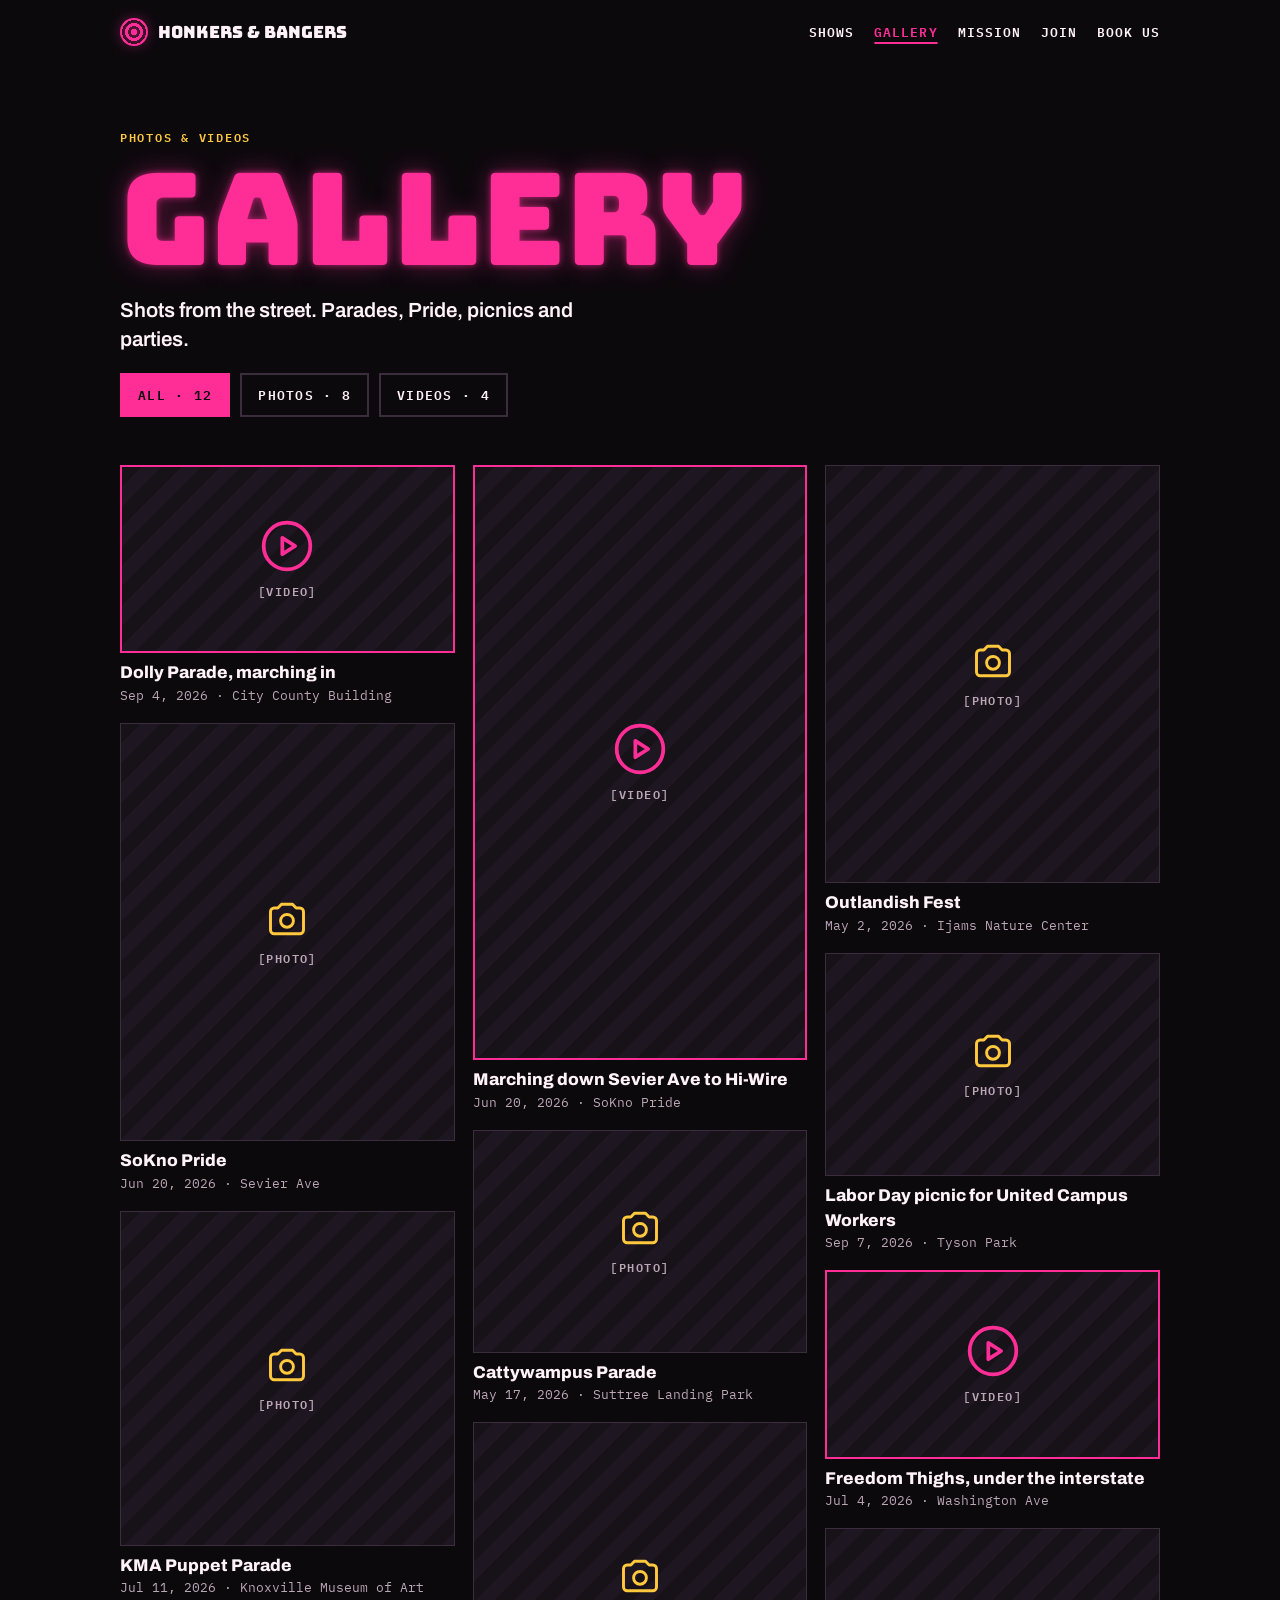
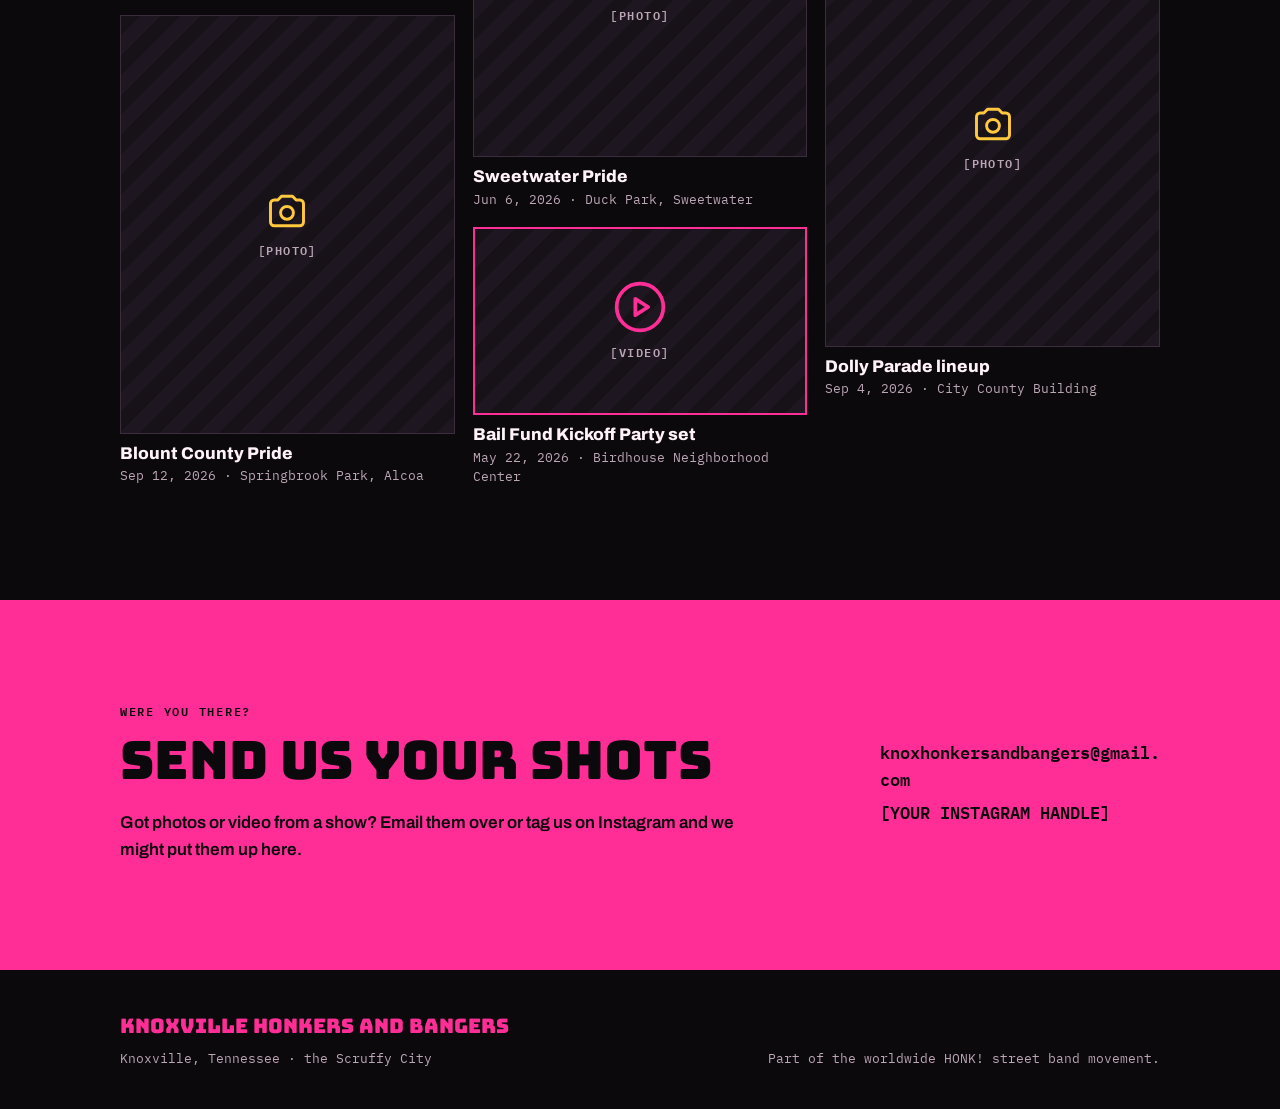
==== gallery.html @ 385fd4c2 "Knoxville Honkers and Bangers website: first draft Five pages (Home, Shows, Gallery, Mission, Links)" ====
<!doctype html>
<html lang="en">
<head>
<meta charset="utf-8">
<meta name="viewport" content="width=device-width, initial-scale=1, viewport-fit=cover">
<title>Gallery · Knoxville Honkers and Bangers</title>
<meta name="description" content="Photos and videos of the Knoxville Honkers and Bangers out on the street.">
<link rel="preconnect" href="https://fonts.googleapis.com">
<link rel="preconnect" href="https://fonts.gstatic.com" crossorigin>
<link rel="stylesheet" href="https://fonts.googleapis.com/css2?family=Bungee&family=Archivo:wght@400;600;700;800&family=IBM+Plex+Mono:wght@400;600&display=swap">
<link rel="stylesheet" href="styles.css">
</head>
<body>

<header class="wrap top">
  <a class="mark" href="index.html"><span class="mark-dot" aria-hidden="true"></span>Honkers &amp; Bangers</a>
  <nav aria-label="Main">
    <ul>
      <li><a href="shows.html">Shows</a></li>
      <li><a href="gallery.html" aria-current="page">Gallery</a></li>
      <li><a href="mission.html">Mission</a></li>
      <li><a href="index.html#join">Join</a></li>
      <li><a href="index.html#book">Book Us</a></li>
    </ul>
  </nav>
</header>

<main>
  <section class="wrap page-head">
    <p class="kicker">Photos &amp; videos</p>
    <h1>Gallery</h1>
    <p class="lede">Shots from the street. Parades, Pride, picnics and parties.</p>
    <div class="filters" role="group" aria-label="Show">
      <button class="pill" type="button" data-filter="all" aria-pressed="true">All · 12</button>
      <button class="pill" type="button" data-filter="photo" aria-pressed="false">Photos · 8</button>
      <button class="pill" type="button" data-filter="video" aria-pressed="false">Videos · 4</button>
    </div>
  </section>

  <section class="wrap" style="padding-bottom:clamp(56px,8vw,96px)">
    <!--
      HOW TO ADD A REAL PHOTO
        1. Upload the picture into the images/ folder (e.g. images/soknopride-2026.jpg).
        2. In a tile below, replace everything inside <div class="tile-media ..."> ... </div> with:
             <img src="images/soknopride-2026.jpg" alt="The band marching down Sevier Ave at SoKno Pride">
      HOW TO ADD A VIDEO
        Upload the clip (MP4, keep it short) to images/ and use:
             <video src="images/clip.mp4" controls playsinline preload="metadata"></video>
        Or link out to Instagram/YouTube by wrapping the tile in <a href="...">.
      The r-45 / r-11 / r-32 / r-169 / r-916 class sets the tile shape (4:5, square, 3:2, 16:9, 9:16).
    -->
    <div class="masonry" id="gallery-grid">
      <figure class="tile video" data-kind="video">
        <div class="tile-media r-169"><svg width="56" height="56" viewBox="0 0 24 24" fill="none" stroke="#FF2E97" stroke-width="1.6" stroke-linecap="round" stroke-linejoin="round" aria-hidden="true"><circle cx="12" cy="12" r="10"/><path d="M10 8.5l5.5 3.5-5.5 3.5z"/></svg><span class="ph">[VIDEO]</span></div>
        <figcaption><b>Dolly Parade, marching in</b><span>Sep 4, 2026 · City County Building</span></figcaption>
      </figure>
      <figure class="tile photo" data-kind="photo">
        <div class="tile-media r-45"><svg width="44" height="44" viewBox="0 0 24 24" fill="none" stroke="#FFC83D" stroke-width="1.6" stroke-linecap="round" stroke-linejoin="round" aria-hidden="true"><path d="M3 8a2 2 0 0 1 2-2h2l2-2h6l2 2h2a2 2 0 0 1 2 2v10a2 2 0 0 1-2 2H5a2 2 0 0 1-2-2z"/><circle cx="12" cy="13" r="3.5"/></svg><span class="ph">[PHOTO]</span></div>
        <figcaption><b>SoKno Pride</b><span>Jun 20, 2026 · Sevier Ave</span></figcaption>
      </figure>
      <figure class="tile photo" data-kind="photo">
        <div class="tile-media r-11"><svg width="44" height="44" viewBox="0 0 24 24" fill="none" stroke="#FFC83D" stroke-width="1.6" stroke-linecap="round" stroke-linejoin="round" aria-hidden="true"><path d="M3 8a2 2 0 0 1 2-2h2l2-2h6l2 2h2a2 2 0 0 1 2 2v10a2 2 0 0 1-2 2H5a2 2 0 0 1-2-2z"/><circle cx="12" cy="13" r="3.5"/></svg><span class="ph">[PHOTO]</span></div>
        <figcaption><b>KMA Puppet Parade</b><span>Jul 11, 2026 · Knoxville Museum of Art</span></figcaption>
      </figure>
      <figure class="tile photo" data-kind="photo">
        <div class="tile-media r-45"><svg width="44" height="44" viewBox="0 0 24 24" fill="none" stroke="#FFC83D" stroke-width="1.6" stroke-linecap="round" stroke-linejoin="round" aria-hidden="true"><path d="M3 8a2 2 0 0 1 2-2h2l2-2h6l2 2h2a2 2 0 0 1 2 2v10a2 2 0 0 1-2 2H5a2 2 0 0 1-2-2z"/><circle cx="12" cy="13" r="3.5"/></svg><span class="ph">[PHOTO]</span></div>
        <figcaption><b>Blount County Pride</b><span>Sep 12, 2026 · Springbrook Park, Alcoa</span></figcaption>
      </figure>
      <figure class="tile video" data-kind="video">
        <div class="tile-media r-916"><svg width="56" height="56" viewBox="0 0 24 24" fill="none" stroke="#FF2E97" stroke-width="1.6" stroke-linecap="round" stroke-linejoin="round" aria-hidden="true"><circle cx="12" cy="12" r="10"/><path d="M10 8.5l5.5 3.5-5.5 3.5z"/></svg><span class="ph">[VIDEO]</span></div>
        <figcaption><b>Marching down Sevier Ave to Hi-Wire</b><span>Jun 20, 2026 · SoKno Pride</span></figcaption>
      </figure>
      <figure class="tile photo" data-kind="photo">
        <div class="tile-media r-32"><svg width="44" height="44" viewBox="0 0 24 24" fill="none" stroke="#FFC83D" stroke-width="1.6" stroke-linecap="round" stroke-linejoin="round" aria-hidden="true"><path d="M3 8a2 2 0 0 1 2-2h2l2-2h6l2 2h2a2 2 0 0 1 2 2v10a2 2 0 0 1-2 2H5a2 2 0 0 1-2-2z"/><circle cx="12" cy="13" r="3.5"/></svg><span class="ph">[PHOTO]</span></div>
        <figcaption><b>Cattywampus Parade</b><span>May 17, 2026 · Suttree Landing Park</span></figcaption>
      </figure>
      <figure class="tile photo" data-kind="photo">
        <div class="tile-media r-11"><svg width="44" height="44" viewBox="0 0 24 24" fill="none" stroke="#FFC83D" stroke-width="1.6" stroke-linecap="round" stroke-linejoin="round" aria-hidden="true"><path d="M3 8a2 2 0 0 1 2-2h2l2-2h6l2 2h2a2 2 0 0 1 2 2v10a2 2 0 0 1-2 2H5a2 2 0 0 1-2-2z"/><circle cx="12" cy="13" r="3.5"/></svg><span class="ph">[PHOTO]</span></div>
        <figcaption><b>Sweetwater Pride</b><span>Jun 6, 2026 · Duck Park, Sweetwater</span></figcaption>
      </figure>
      <figure class="tile video" data-kind="video">
        <div class="tile-media r-169"><svg width="56" height="56" viewBox="0 0 24 24" fill="none" stroke="#FF2E97" stroke-width="1.6" stroke-linecap="round" stroke-linejoin="round" aria-hidden="true"><circle cx="12" cy="12" r="10"/><path d="M10 8.5l5.5 3.5-5.5 3.5z"/></svg><span class="ph">[VIDEO]</span></div>
        <figcaption><b>Bail Fund Kickoff Party set</b><span>May 22, 2026 · Birdhouse Neighborhood Center</span></figcaption>
      </figure>
      <figure class="tile photo" data-kind="photo">
        <div class="tile-media r-45"><svg width="44" height="44" viewBox="0 0 24 24" fill="none" stroke="#FFC83D" stroke-width="1.6" stroke-linecap="round" stroke-linejoin="round" aria-hidden="true"><path d="M3 8a2 2 0 0 1 2-2h2l2-2h6l2 2h2a2 2 0 0 1 2 2v10a2 2 0 0 1-2 2H5a2 2 0 0 1-2-2z"/><circle cx="12" cy="13" r="3.5"/></svg><span class="ph">[PHOTO]</span></div>
        <figcaption><b>Outlandish Fest</b><span>May 2, 2026 · Ijams Nature Center</span></figcaption>
      </figure>
      <figure class="tile photo" data-kind="photo">
        <div class="tile-media r-32"><svg width="44" height="44" viewBox="0 0 24 24" fill="none" stroke="#FFC83D" stroke-width="1.6" stroke-linecap="round" stroke-linejoin="round" aria-hidden="true"><path d="M3 8a2 2 0 0 1 2-2h2l2-2h6l2 2h2a2 2 0 0 1 2 2v10a2 2 0 0 1-2 2H5a2 2 0 0 1-2-2z"/><circle cx="12" cy="13" r="3.5"/></svg><span class="ph">[PHOTO]</span></div>
        <figcaption><b>Labor Day picnic for United Campus Workers</b><span>Sep 7, 2026 · Tyson Park</span></figcaption>
      </figure>
      <figure class="tile video" data-kind="video">
        <div class="tile-media r-169"><svg width="56" height="56" viewBox="0 0 24 24" fill="none" stroke="#FF2E97" stroke-width="1.6" stroke-linecap="round" stroke-linejoin="round" aria-hidden="true"><circle cx="12" cy="12" r="10"/><path d="M10 8.5l5.5 3.5-5.5 3.5z"/></svg><span class="ph">[VIDEO]</span></div>
        <figcaption><b>Freedom Thighs, under the interstate</b><span>Jul 4, 2026 · Washington Ave</span></figcaption>
      </figure>
      <figure class="tile photo" data-kind="photo">
        <div class="tile-media r-45"><svg width="44" height="44" viewBox="0 0 24 24" fill="none" stroke="#FFC83D" stroke-width="1.6" stroke-linecap="round" stroke-linejoin="round" aria-hidden="true"><path d="M3 8a2 2 0 0 1 2-2h2l2-2h6l2 2h2a2 2 0 0 1 2 2v10a2 2 0 0 1-2 2H5a2 2 0 0 1-2-2z"/><circle cx="12" cy="13" r="3.5"/></svg><span class="ph">[PHOTO]</span></div>
        <figcaption><b>Dolly Parade lineup</b><span>Sep 4, 2026 · City County Building</span></figcaption>
      </figure>
    </div>
  </section>

  <section class="sec sec-pink">
    <div class="wrap send">
      <div>
        <p class="eyebrow">Were you there?</p>
        <h2>Send us your shots</h2>
        <p style="margin:0;font-weight:600">Got photos or video from a show? Email them over or tag us on Instagram and we might put them up here.</p>
      </div>
      <div class="send-contacts">
        <span>knoxhonkersandbangers@gmail.com</span>
        <span>[YOUR INSTAGRAM HANDLE]</span>
      </div>
    </div>
  </section>
</main>

<footer>
  <div class="wrap foot">
    <div>
      <b>Knoxville Honkers and Bangers</b>
      <p>Knoxville, Tennessee · the Scruffy City</p>
    </div>
    <p>Part of the worldwide HONK! street band movement.</p>
  </div>
</footer>

<script>
document.querySelectorAll('[data-filter]').forEach(function (btn) {
  btn.addEventListener('click', function () {
    var f = btn.dataset.filter;
    document.querySelectorAll('[data-filter]').forEach(function (b) { b.setAttribute('aria-pressed', b === btn ? 'true' : 'false'); });
    document.querySelectorAll('#gallery-grid .tile').forEach(function (t) { t.hidden = f !== 'all' && t.dataset.kind !== f; });
  });
});
</script>
</body>
</html>
---- styles.css ----
/* Knoxville Honkers and Bangers
   Layout: neon gig poster on black. Full-bleed bands alternate black / plum-black / hot pink,
   content sits in a 1120px column. Pink + black are the band colors; brass gold and
   electric violet are supporting accents. */
:root{
  --black:#0C090D;
  --surface:#171118;
  --raise:#221A24;
  --line:#3B2C3E;
  --pink:#FF2E97;
  --pink-soft:#FF8AC6;
  --pink-deep:#B0105E;
  --gold:#FFC83D;
  --violet:#9A63FF;
  --white:#FFF2F8;
  --muted:#BBA6B5;
  --glow-text:0 0 6px rgba(255,46,151,.6),0 0 26px rgba(255,46,151,.35);
  --glow-box:0 0 0 1px rgba(255,46,151,.35),0 0 30px rgba(255,46,151,.28);
  --display:"Bungee","Arial Black",Impact,sans-serif;
  --body:"Archivo","Helvetica Neue",Arial,sans-serif;
  --mono:"IBM Plex Mono",ui-monospace,Menlo,Consolas,monospace;
  color-scheme:dark;
}
*{box-sizing:border-box}
[hidden]{display:none!important}
html{scroll-behavior:smooth}
body{background:var(--black);color:var(--white);font-family:var(--body);font-size:1.0625rem;line-height:1.6;margin:0}
.wrap{max-width:1120px;margin-inline:auto;padding-inline:clamp(16px,4vw,40px)}
a{color:var(--pink-soft)}
a:focus-visible,button:focus-visible{outline:3px solid var(--gold);outline-offset:3px}
p{max-width:62ch;margin:0 0 1em}

/* ---------- Top bar ---------- */
.top{display:flex;flex-wrap:wrap;align-items:center;justify-content:space-between;gap:12px 24px;padding-block:18px}
.mark{font-family:var(--display);font-size:1.05rem;color:var(--white);text-decoration:none;display:flex;align-items:center;gap:10px}
.mark-dot{width:28px;height:28px;flex:none;border-radius:50%;background:repeating-radial-gradient(circle,var(--pink) 0 3px,transparent 3px 6px);filter:drop-shadow(0 0 6px rgba(255,46,151,.6))}
.top ul{list-style:none;margin:0;padding:0;display:flex;flex-wrap:wrap;gap:6px 20px}
.top nav a{font-family:var(--mono);font-size:.8rem;text-transform:uppercase;letter-spacing:.08em;color:var(--white);text-decoration:none;font-weight:600}
.top nav a:hover,.top nav a[aria-current="page"]{color:var(--pink);text-decoration:underline;text-decoration-thickness:2px;text-underline-offset:5px}

/* ---------- Shared type ---------- */
.kicker,.eyebrow{font-family:var(--mono);font-size:.78rem;letter-spacing:.14em;text-transform:uppercase;font-weight:600;margin:0 0 12px}
.kicker{color:var(--gold)}
.eyebrow{color:var(--pink)}
h1,h2,h3{text-wrap:balance}
h2{font-family:var(--display);font-weight:400;font-size:clamp(2rem,5vw,3.3rem);line-height:1;margin:0 0 22px}
.sub{font-family:var(--mono);font-size:.8rem;letter-spacing:.14em;text-transform:uppercase;color:var(--muted);font-weight:600;margin:44px 0 12px}
.fill{border-bottom:2px dashed var(--gold);padding-inline:2px}

/* ---------- Buttons ---------- */
.btn{display:inline-block;font-family:var(--display);font-size:.95rem;padding:12px 18px;border:2px solid var(--pink);color:var(--pink);background:transparent;text-decoration:none;box-shadow:4px 4px 0 var(--pink-deep);transition:transform .12s,box-shadow .12s}
.btn:hover{transform:translate(2px,2px);box-shadow:2px 2px 0 var(--pink-deep)}
.btn.primary{background:var(--pink);color:var(--black)}
.ctas{display:flex;flex-wrap:wrap;gap:14px}

/* ---------- Hero ---------- */
.hero{display:grid;grid-template-columns:minmax(0,1.5fr) minmax(0,1fr);gap:clamp(24px,4vw,56px);align-items:center;padding-block:clamp(24px,5vw,56px) clamp(44px,6vw,80px)}
h1{font-family:var(--display);font-weight:400;font-size:clamp(2.6rem,7vw,6rem);line-height:.92;margin:0}
h1 span{display:block}
.h-honk{color:var(--pink);text-shadow:var(--glow-text)}
.h-amp{color:var(--gold);font-size:.5em;line-height:1.15}
.h-bang{color:var(--white);text-shadow:0 0 18px rgba(255,46,151,.45)}
.lede{font-size:clamp(1.1rem,1.6vw,1.3rem);max-width:34ch;margin:24px 0 28px;font-weight:600;line-height:1.45}
.bell{position:relative;width:100%;max-width:400px;aspect-ratio:1;justify-self:center}
.ring{position:absolute;inset:0;border-radius:50%;mix-blend-mode:screen}
.r-violet{background:repeating-radial-gradient(circle,var(--violet) 0 8px,transparent 8px 20px);transform:translate(10px,8px);opacity:.85}
.r-pink{background:repeating-radial-gradient(circle,var(--pink) 0 8px,transparent 8px 20px);filter:drop-shadow(0 0 10px rgba(255,46,151,.55));animation:beat 2s ease-out infinite}
.core{position:absolute;inset:33%;border-radius:50%;background:var(--pink);color:var(--black);display:grid;place-content:center;gap:4px;text-align:center;line-height:1.05;box-shadow:0 0 30px rgba(255,46,151,.6)}
.core b{font-family:var(--display);font-weight:400;font-size:clamp(1rem,2.4vw,1.45rem)}
.core small{font-family:var(--mono);font-size:clamp(.7rem,1.2vw,.85rem);font-weight:600}
@keyframes beat{0%{transform:scale(1)}6%{transform:scale(1.04)}30%{transform:scale(1)}50%{transform:scale(1)}56%{transform:scale(1.025)}80%{transform:scale(1)}}

/* ---------- Ticker ---------- */
.ticker{background:var(--pink);color:var(--black);overflow:hidden}
.ticker-track{display:flex;width:max-content;animation:scroll 36s linear infinite}
.ticker-track span{font-family:var(--display);font-size:clamp(1rem,2.4vw,1.45rem);padding-block:12px;padding-inline:0 1.1em;white-space:nowrap}
.ticker-track i{font-style:normal;color:var(--white)}
@keyframes scroll{to{transform:translateX(-50%)}}

/* ---------- Sections ---------- */
.sec{padding-block:clamp(56px,8vw,104px)}
.sec-surface{background:var(--surface)}
.sec-pink{background:var(--pink);color:var(--black)}
.sec-pink .eyebrow{color:var(--black)}
.two{display:grid;grid-template-columns:minmax(0,1.1fr) minmax(0,1fr);gap:clamp(28px,5vw,72px);align-items:start}

.code{list-style:none;margin:0;padding:0;display:grid;gap:20px}
.code li{display:grid;gap:4px;padding:18px 20px;background:var(--black);border:2px solid var(--pink);box-shadow:6px 6px 0 var(--violet)}
.code li:nth-child(2){transform:rotate(.8deg)}
.code li:nth-child(3){transform:rotate(-.6deg)}
.code strong{font-family:var(--display);font-weight:400;font-size:1.25rem;line-height:1.1;color:var(--pink)}
.code span{font-size:1rem;line-height:1.5}

/* ---------- Band ---------- */
.split{display:grid;grid-template-columns:repeat(auto-fit,minmax(min(100%,300px),1fr));gap:24px;margin-top:34px}
.part{background:var(--gold);color:var(--black);padding:24px 24px 18px}
.part.bang{background:var(--pink)}
.part h3{font-family:var(--display);font-weight:400;font-size:1.65rem;line-height:1.05;margin:0}
.role{font-family:var(--mono);font-size:.8rem;letter-spacing:.08em;text-transform:uppercase;margin:6px 0 16px;font-weight:600}
.inst{list-style:none;margin:0;padding:0}
.inst li{display:flex;flex-wrap:wrap;justify-content:space-between;gap:4px 12px;padding-block:9px;border-top:2px solid currentColor;font-weight:600}
.inst li span{font-family:var(--mono);font-weight:400;font-size:.85rem}
.aside{font-family:var(--mono);font-size:.85rem;margin-top:22px;color:var(--muted)}

/* ---------- Join ---------- */
.facts{display:grid;grid-template-columns:repeat(auto-fit,minmax(min(100%,220px),1fr));gap:22px;margin:34px 0 0}
.facts div{border-top:3px solid var(--black);padding-top:12px}
.facts dt{font-family:var(--mono);font-size:.78rem;letter-spacing:.12em;text-transform:uppercase;font-weight:600}
.facts dd{margin:6px 0 0;font-size:1.15rem;font-weight:700}

/* ---------- Book ---------- */
.events{display:flex;flex-wrap:wrap;gap:10px;list-style:none;padding:0;margin:26px 0 40px}
.events li{font-family:var(--display);font-size:.95rem;padding:8px 14px;border:2px solid var(--pink);color:var(--white)}
.contact{display:grid;grid-template-columns:repeat(auto-fit,minmax(min(100%,280px),1fr));gap:20px}
.box{background:var(--surface);border:1px solid var(--line);padding:22px 24px;min-width:0}
.box .label{font-family:var(--mono);font-size:.78rem;letter-spacing:.12em;text-transform:uppercase;color:var(--gold);font-weight:600}
.addr{display:block;font-family:var(--mono);font-size:1.05rem;overflow-wrap:anywhere;user-select:all;margin:8px 0 14px}
.copy{font-family:var(--mono);font-weight:600;font-size:.8rem;text-transform:uppercase;letter-spacing:.1em;background:var(--pink);color:var(--black);border:0;padding:9px 14px;cursor:pointer}
.copy:hover{background:var(--pink-soft)}

/* ---------- Footer ---------- */
footer{background:var(--black);padding-block:40px;border-top:4px solid var(--pink)}
.foot{display:flex;flex-wrap:wrap;justify-content:space-between;gap:16px 32px;align-items:end}
.foot b{font-family:var(--display);font-weight:400;font-size:1.25rem;display:block;color:var(--pink)}
.foot p{font-family:var(--mono);font-size:.82rem;margin:6px 0 0;color:var(--muted)}

/* ---------- Show calendar: shared ---------- */
.cal-status{font-family:var(--mono);font-size:.8rem;color:var(--muted);display:flex;align-items:center;gap:8px;margin:0}
.cal-status::before{content:"";width:8px;height:8px;border-radius:50%;background:var(--violet);flex:none}
.cal-status.live::before{background:var(--pink);box-shadow:0 0 8px var(--pink)}
.empty{font-family:var(--mono);font-size:.95rem;color:var(--muted);border:1px dashed var(--line);padding:18px 20px;margin:0;max-width:none}
.empty a{color:var(--pink)}

/* Next-show ticket */
.feature{--cut:var(--black);--datew:10rem;position:relative;display:grid;grid-template-columns:var(--datew) minmax(0,1fr);border:2px solid var(--pink);box-shadow:var(--glow-box)}
.sec-surface .feature{--cut:var(--surface)}
.feature::before,.feature::after{content:"";position:absolute;left:calc(var(--datew) - 13px);width:22px;height:22px;border-radius:50%;background:var(--cut);border:2px solid var(--pink)}
.feature::before{top:-13px}
.feature::after{bottom:-13px}
.feature-date{background:var(--pink);color:var(--black);display:grid;align-content:center;justify-items:center;text-align:center;padding:22px 10px;border-right:2px dashed var(--black);line-height:1}
.fd-month{font-family:var(--mono);font-weight:600;letter-spacing:.16em;font-size:.95rem}
.fd-day{font-family:var(--display);font-size:clamp(3rem,7vw,4.6rem);line-height:1;margin:6px 0 8px;white-space:nowrap}
.fd-day.range{font-size:clamp(2rem,4.4vw,2.8rem)}
.fd-wk{font-family:var(--mono);font-size:.82rem;font-weight:600;text-transform:uppercase;letter-spacing:.08em}
.feature-body{padding:24px clamp(20px,3vw,34px);min-width:0;display:grid;gap:10px;align-content:center}
.countdown{font-family:var(--mono);font-size:.78rem;font-weight:600;letter-spacing:.14em;text-transform:uppercase;color:var(--gold);margin:0;display:flex;align-items:center;gap:8px}
.countdown.now{color:var(--pink)}
.countdown.now::before{content:"";width:9px;height:9px;border-radius:50%;background:var(--pink);box-shadow:0 0 10px var(--pink);animation:blink 1.2s ease-in-out infinite}
@keyframes blink{50%{opacity:.25}}
.feature-title{font-family:var(--display);font-weight:400;font-size:clamp(1.5rem,3.6vw,2.4rem);line-height:1.05;margin:0;color:var(--white);overflow-wrap:anywhere}
.feature-where{margin:0;font-weight:600;font-size:1.05rem}
.feature-time{margin:0;font-family:var(--mono);font-weight:600;color:var(--gold);font-variant-numeric:tabular-nums}
.feature-actions{display:flex;flex-wrap:wrap;gap:12px;margin-top:8px}
.feature-actions .btn{font-size:.82rem;padding:10px 14px}

/* Gig rows */
.gigs{list-style:none;margin:0;padding:0;border-top:1px solid var(--line)}
.gig{display:grid;grid-template-columns:4.6rem minmax(0,1fr) auto;gap:4px 22px;align-items:center;padding-block:16px;border-bottom:1px solid var(--line)}
.gig-date{display:grid;justify-items:center;align-content:center;background:var(--pink);color:var(--black);padding:8px 2px;line-height:1;min-height:4.2rem}
.gig-date b{font-family:var(--display);font-weight:400;font-size:1.6rem;white-space:nowrap}
.gig-date b.range{font-size:1.05rem}
.gig-date span{font-family:var(--mono);font-size:.68rem;font-weight:600;text-transform:uppercase;letter-spacing:.08em;margin-top:5px}
.gig.past .gig-date{background:transparent;color:var(--muted);border:2px solid var(--line)}
.gig-main{min-width:0}
.gig-title{font-family:var(--body);font-weight:800;font-size:1.12rem;line-height:1.25;margin:0;overflow-wrap:anywhere}
.gig-where{font-family:var(--mono);font-size:.84rem;color:var(--muted);margin:4px 0 0;overflow-wrap:anywhere}
.gig-where a{color:var(--muted);text-decoration-color:var(--pink);text-underline-offset:3px}
.gig-where a:hover{color:var(--pink-soft)}
.gig-time{font-family:var(--mono);font-size:.84rem;font-weight:600;color:var(--gold);text-align:right;font-variant-numeric:tabular-nums;white-space:nowrap}
.gig.past .gig-time{color:var(--muted);font-weight:400}

/* ---------- Shows page ---------- */
.page-head{padding-block:clamp(28px,5vw,64px) clamp(28px,4vw,48px)}
.page-head h1{font-size:clamp(3.2rem,11vw,8rem);color:var(--pink);text-shadow:var(--glow-text);margin-bottom:18px}
.page-head .lede{margin:0 0 18px;max-width:40ch}
.head-row{display:flex;flex-wrap:wrap;align-items:center;gap:14px 24px}
.month{display:grid;gap:10px}
.month + .month{margin-top:36px}
.month-name{font-family:var(--mono);font-size:.85rem;letter-spacing:.16em;text-transform:uppercase;color:var(--pink);font-weight:600;margin:0}
.month-name span{color:var(--muted)}
.count{font-family:var(--mono);font-size:.85rem;color:var(--muted);margin:-8px 0 28px}
.count b{color:var(--gold)}
.cta-band{display:flex;flex-wrap:wrap;align-items:center;justify-content:space-between;gap:18px 32px}
.cta-band h2{margin:0}
.sec-pink .btn{border-color:var(--black);color:var(--black);box-shadow:4px 4px 0 var(--black)}
.sec-pink .btn.primary{background:var(--black);color:var(--pink)}
.home-shows-foot{margin-top:30px}

/* ---------- Responsive ---------- */
@media (max-width:860px){
  .hero{grid-template-columns:minmax(0,1fr)}
  h1{font-size:clamp(2.4rem,12vw,6rem)}
  .bell{max-width:280px;justify-self:start}
}
@media (max-width:820px){.two{grid-template-columns:minmax(0,1fr)}}
@media (max-width:600px){
  .feature{--datew:100%;grid-template-columns:minmax(0,1fr)}
  .feature::before,.feature::after{display:none}
  .feature-date{grid-auto-flow:column;justify-content:start;align-items:baseline;gap:12px;padding:14px 20px;border-right:0;border-bottom:2px dashed var(--black)}
  .fd-day,.fd-day.range{font-size:2.4rem;margin:0}
  .gig{grid-template-columns:4rem minmax(0,1fr)}
  .gig-time{grid-column:2;text-align:left}
}
@media (prefers-reduced-motion:reduce){
  html{scroll-behavior:auto}
  .r-pink,.ticker-track,.countdown.now::before{animation:none}
  .btn{transition:none}
}

/* ---------- Links page (Instagram bio) ---------- */
.lt{max-width:440px;margin-inline:auto;padding:40px 16px 48px;display:flex;flex-direction:column;align-items:center;gap:14px}
.lt-badge{position:relative;width:120px;height:120px}
.lt-badge .ring{background-size:auto}
.lt-badge .r-violet{background:repeating-radial-gradient(circle,var(--violet) 0 4px,transparent 4px 10px);transform:translate(5px,4px)}
.lt-badge .r-pink{background:repeating-radial-gradient(circle,var(--pink) 0 4px,transparent 4px 10px)}
.lt-badge .core{inset:32%;font-family:var(--display);font-size:.8rem}
.lt h1{margin:6px 0 0;text-align:center;font-size:1.65rem;line-height:1.05}
.lt h1 .h-honk,.lt h1 .h-amp,.lt h1 .h-bang{display:inline;font-size:inherit}
.lt-tag{margin:0 0 10px;text-align:center;font-family:var(--mono);font-size:.8rem;color:var(--muted)}
#links-next{width:100%}
.lt-next{display:flex;align-items:center;gap:14px;padding:14px 16px;min-height:72px;background:var(--pink);color:var(--black);text-decoration:none;border:2px solid var(--pink);box-shadow:var(--glow-box)}
.lt-next-date{flex:0 0 58px;display:flex;flex-direction:column;align-items:center;line-height:1;border-right:2px dashed var(--black);padding-right:12px}
.lt-next-mon{font-family:var(--mono);font-size:.7rem;font-weight:600;letter-spacing:.14em}
.lt-next-day{font-family:var(--display);font-size:1.75rem;margin-top:3px;white-space:nowrap}
.lt-next-body{flex:1 1 0;min-width:0;display:flex;flex-direction:column}
.lt-next-kicker{font-family:var(--mono);font-size:.7rem;font-weight:600;letter-spacing:.14em;text-transform:uppercase}
.lt-next-title{font-family:var(--display);font-size:1.05rem;line-height:1.15}
.lt-next-where{font-size:.82rem;font-weight:600}
.lt-list{list-style:none;margin:0;padding:0;width:100%;display:grid;gap:14px}
.lt-link{display:flex;align-items:center;gap:14px;padding:12px 16px;min-height:64px;border:2px solid var(--pink);color:var(--white);text-decoration:none;box-shadow:4px 4px 0 var(--pink-deep);transition:transform .12s,box-shadow .12s}
.lt-link:hover{transform:translate(2px,2px);box-shadow:2px 2px 0 var(--pink-deep);color:var(--white)}
.lt-link b{display:block;font-family:var(--display);font-weight:400;font-size:1rem;line-height:1.2;color:var(--pink)}
.lt-link small{display:block;font-family:var(--mono);font-size:.75rem;color:var(--muted);overflow-wrap:anywhere}
.lt-link span{flex:1 1 0;min-width:0}
.lt-link svg{flex:none}
.lt-foot{margin:22px 0 0;text-align:center;font-family:var(--mono);font-size:.75rem;color:var(--muted)}
.lt-foot span{display:block;color:var(--white);font-size:.875rem;overflow-wrap:anywhere}

/* ---------- Gallery ---------- */
.filters{display:flex;flex-wrap:wrap;gap:10px}
.pill{min-height:44px;padding:8px 16px;border:2px solid var(--line);background:transparent;color:var(--white);font-family:var(--mono);font-size:.8rem;font-weight:600;letter-spacing:.1em;text-transform:uppercase;cursor:pointer}
.pill[aria-pressed="true"]{background:var(--pink);border-color:var(--pink);color:var(--black)}
.masonry{columns:300px 3;column-gap:18px}
.tile{margin:0 0 18px;break-inside:avoid;display:inline-block;width:100%}
.tile-media{position:relative;display:flex;flex-direction:column;align-items:center;justify-content:center;gap:8px;background:repeating-linear-gradient(135deg,var(--surface) 0 14px,#1E1620 14px 28px);border:1px solid var(--line);overflow:hidden}
.tile.video .tile-media{border:2px solid var(--pink)}
.tile-media img,.tile-media video{display:block;width:100%;height:100%;object-fit:cover}
.tile-media .ph{font-family:var(--mono);font-size:.75rem;font-weight:600;letter-spacing:.12em;color:var(--muted)}
.r-45{aspect-ratio:4/5}.r-11{aspect-ratio:1/1}.r-32{aspect-ratio:3/2}.r-169{aspect-ratio:16/9}.r-916{aspect-ratio:9/16}
.tile figcaption{padding-top:8px;line-height:1.45}
.tile figcaption b{font-weight:800}
.tile figcaption span{display:block;font-family:var(--mono);font-size:.82rem;color:var(--muted)}
.send{display:flex;flex-wrap:wrap;align-items:center;justify-content:space-between;gap:18px 40px}
.send > div:first-child{flex:999 1 420px;min-width:0}
.send-contacts{flex:1 1 280px;min-width:0;display:flex;flex-direction:column;gap:6px;font-family:var(--mono);font-weight:600;overflow-wrap:anywhere}

/* ---------- Mission ---------- */
.statement{display:flex;gap:clamp(16px,3vw,32px);align-items:stretch}
.statement::before{content:"";flex:0 0 6px;background:var(--pink);box-shadow:0 0 14px rgba(255,46,151,.6)}
.statement p{flex:1 1 0;min-width:0;margin:0;max-width:28ch;font-weight:800;font-size:clamp(1.6rem,3.8vw,2.75rem);line-height:1.18;text-wrap:balance}
.values{display:grid;grid-template-columns:repeat(auto-fit,minmax(min(100%,240px),1fr));gap:22px}
.values article{display:flex;flex-direction:column;gap:8px;padding:22px 22px 24px;background:var(--black);border:2px solid var(--pink);box-shadow:6px 6px 0 var(--violet)}
.values h3{margin:0;font-family:var(--display);font-weight:400;font-size:1.3rem;line-height:1.1;color:var(--pink)}
.values p{margin:0;font-size:1rem}
.chips{display:flex;flex-wrap:wrap;gap:10px;list-style:none;margin:0;padding:0}
.chips li{font-family:var(--display);font-size:.95rem;padding:8px 14px;border:2px solid var(--pink)}
.chips li.cause{border-color:var(--gold);color:var(--gold)}
.chips li.parade{border-color:var(--violet)}
.honk-note{margin:34px 0 0;color:var(--muted)}
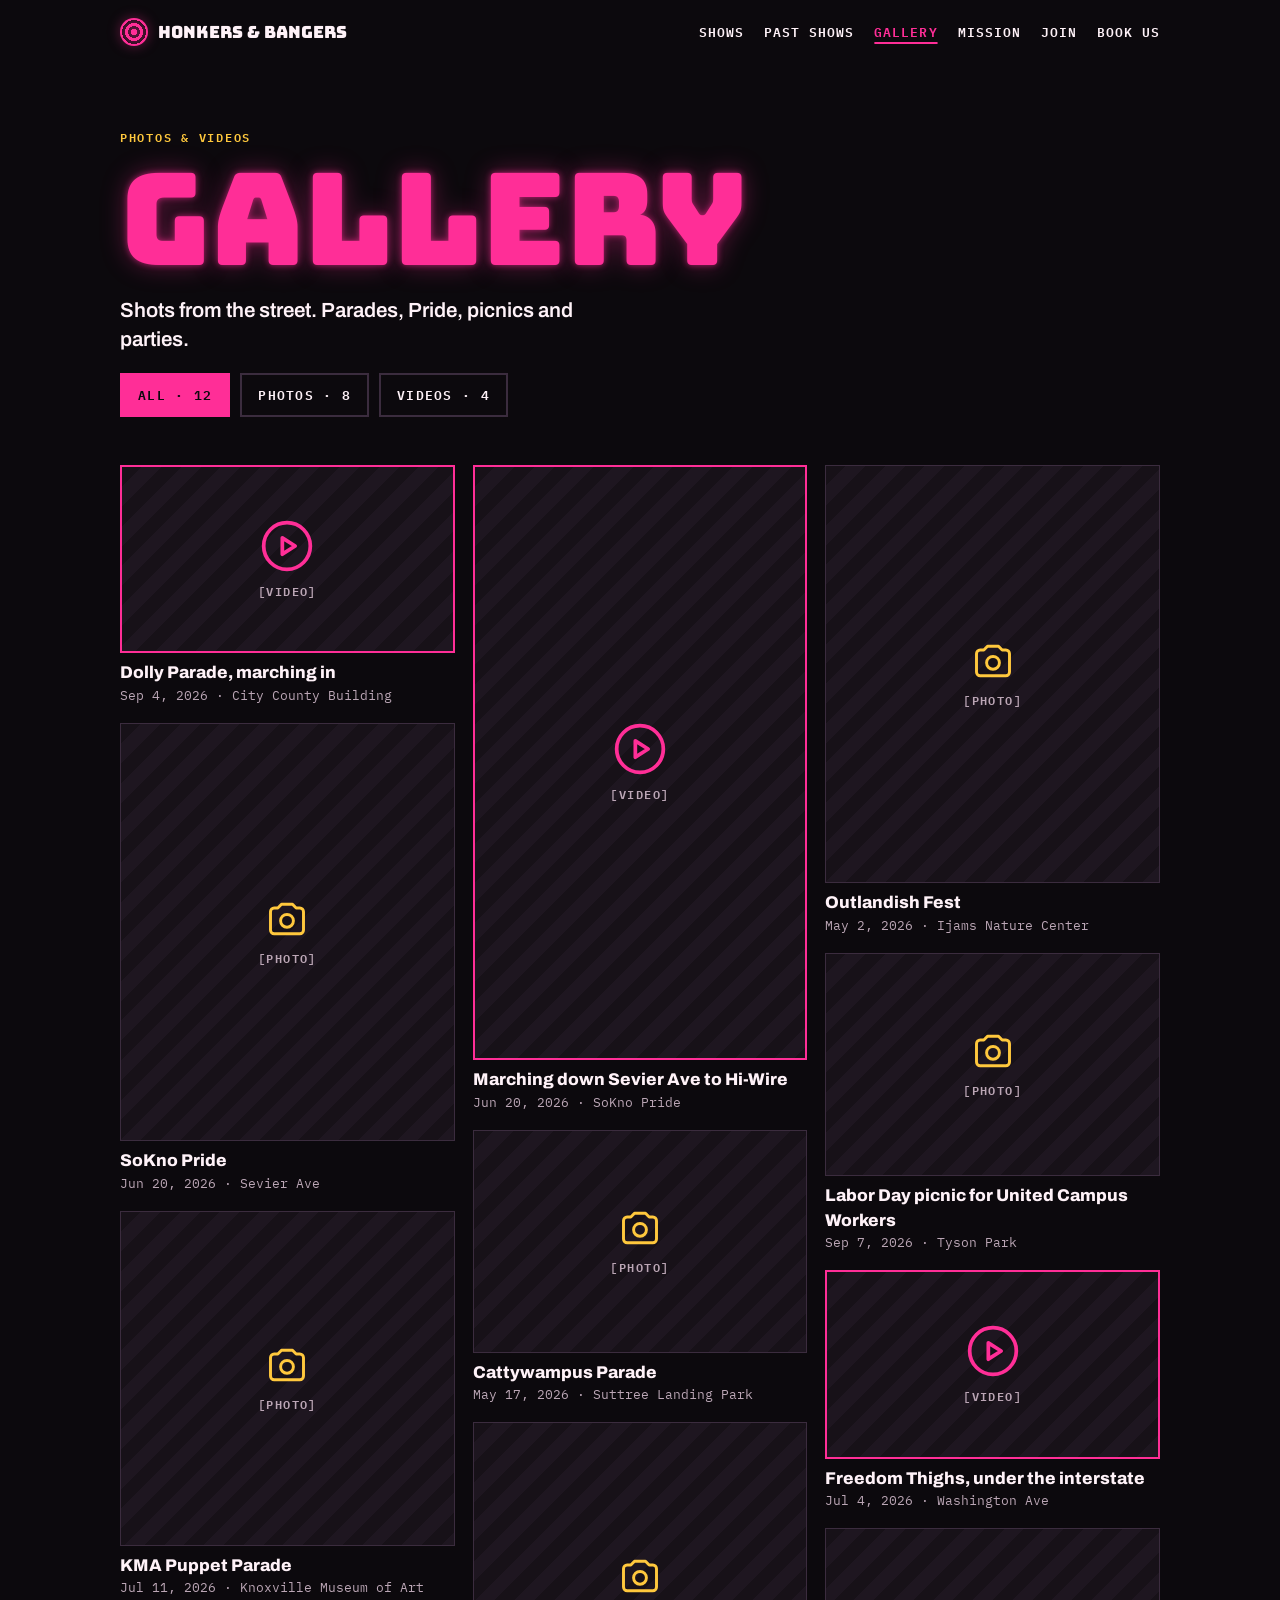
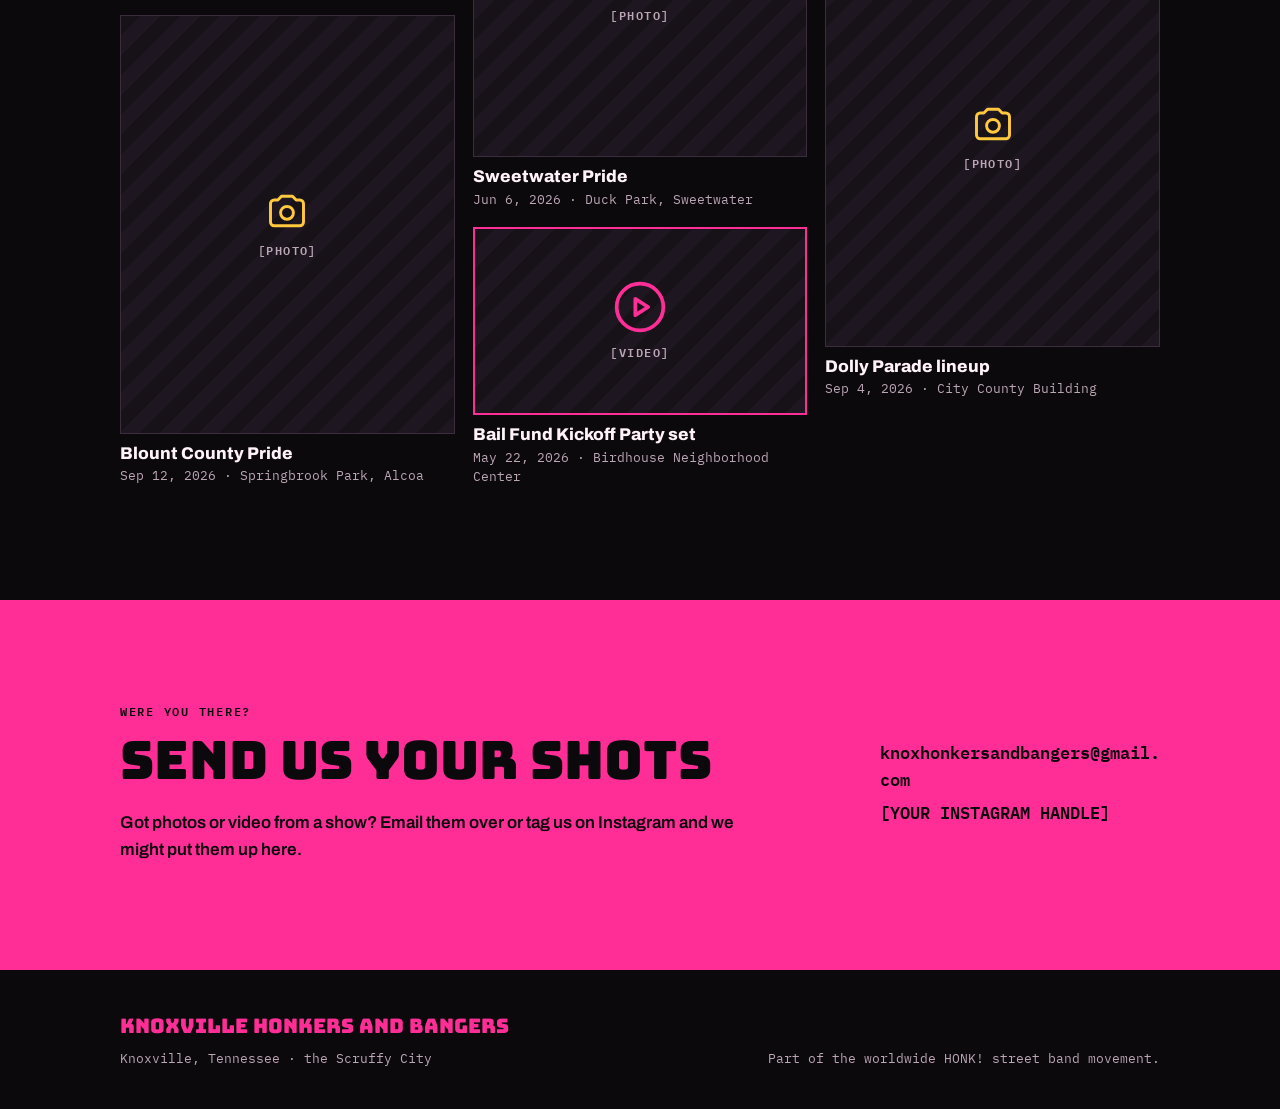
==== commit f80cf26c: "Add Past Shows page: every show since 2023 New past-shows.html lists all 53 gigs from the band calen" ====
--- a/gallery.html
+++ b/gallery.html
@@ -17,6 +17,7 @@
   <nav aria-label="Main">
     <ul>
       <li><a href="shows.html">Shows</a></li>
+      <li><a href="past-shows.html">Past Shows</a></li>
       <li><a href="gallery.html" aria-current="page">Gallery</a></li>
       <li><a href="mission.html">Mission</a></li>
       <li><a href="index.html#join">Join</a></li>
--- a/styles.css
+++ b/styles.css
@@ -267,3 +267,26 @@
 .chips li.cause{border-color:var(--gold);color:var(--gold)}
 .chips li.parade{border-color:var(--violet)}
 .honk-note{margin:34px 0 0;color:var(--muted)}
+
+/* ---------- Past Shows ---------- */
+.gig-date .gig-mon{margin:0 0 4px;font-size:.66rem;letter-spacing:.14em}
+.gig-note{margin:4px 0 0;font-size:.92rem;color:var(--white);opacity:.8}
+.ps-stats{display:flex;flex-wrap:wrap;gap:14px 40px;margin:8px 0 0;padding:0;list-style:none}
+.ps-stats li{display:flex;flex-direction:column;line-height:1.1}
+.ps-stats b{font-family:var(--display);font-weight:400;font-size:clamp(2rem,4.5vw,3rem);color:var(--gold);font-variant-numeric:tabular-nums}
+.ps-stats span{font-family:var(--mono);font-size:.78rem;letter-spacing:.12em;text-transform:uppercase;color:var(--muted);margin-top:6px}
+.ps-chart{display:grid;gap:10px;max-width:720px}
+.yr-row{display:grid;grid-template-columns:3.6rem minmax(0,1fr) 5.5rem;align-items:center;gap:14px;color:var(--white);text-decoration:none;min-height:36px}
+.yr-row:hover .yr-fill{box-shadow:0 0 14px rgba(255,46,151,.7)}
+.yr-label{font-family:var(--display);font-size:1.1rem}
+.yr-bar{height:18px;background:var(--raise);border:1px solid var(--line)}
+.yr-fill{display:block;height:100%;background:var(--pink);transition:box-shadow .15s}
+.yr-count{font-family:var(--mono);font-size:.85rem;color:var(--gold);font-variant-numeric:tabular-nums}
+.ps-year + .ps-year{margin-top:56px}
+.ps-year{scroll-margin-top:24px}
+.ps-year-head{display:flex;flex-wrap:wrap;align-items:baseline;gap:6px 18px;margin-bottom:14px}
+.ps-year-num{margin:0;font-size:clamp(2.6rem,7vw,4.5rem);color:var(--pink);text-shadow:0 0 18px rgba(255,46,151,.35)}
+@supports (-webkit-text-stroke:2px black){.ps-year-num{color:transparent;-webkit-text-stroke:2px var(--pink)}}
+.ps-year-count{margin:0;font-family:var(--mono);font-size:.85rem;color:var(--muted);text-transform:uppercase;letter-spacing:.12em}
+.archive-link{display:inline-block;margin-top:28px}
+@media (prefers-reduced-motion:reduce){.yr-fill{transition:none}}
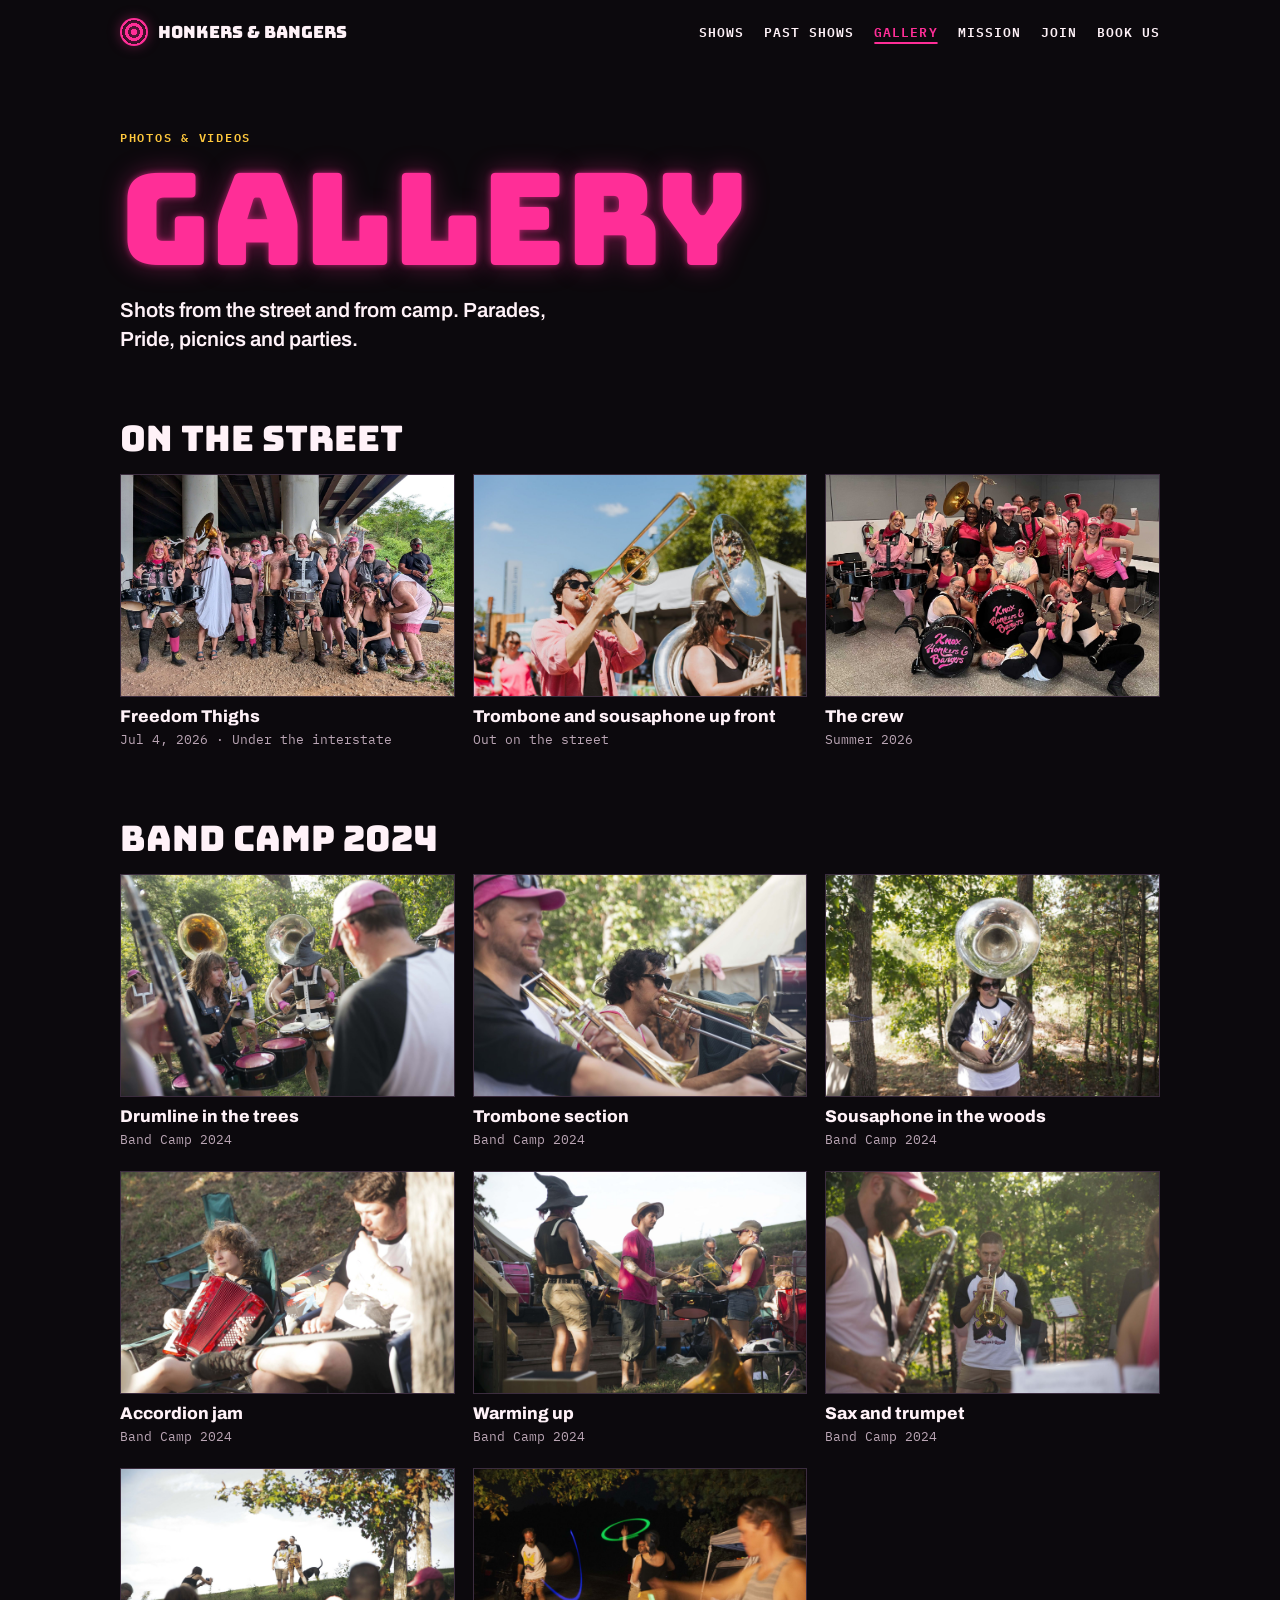
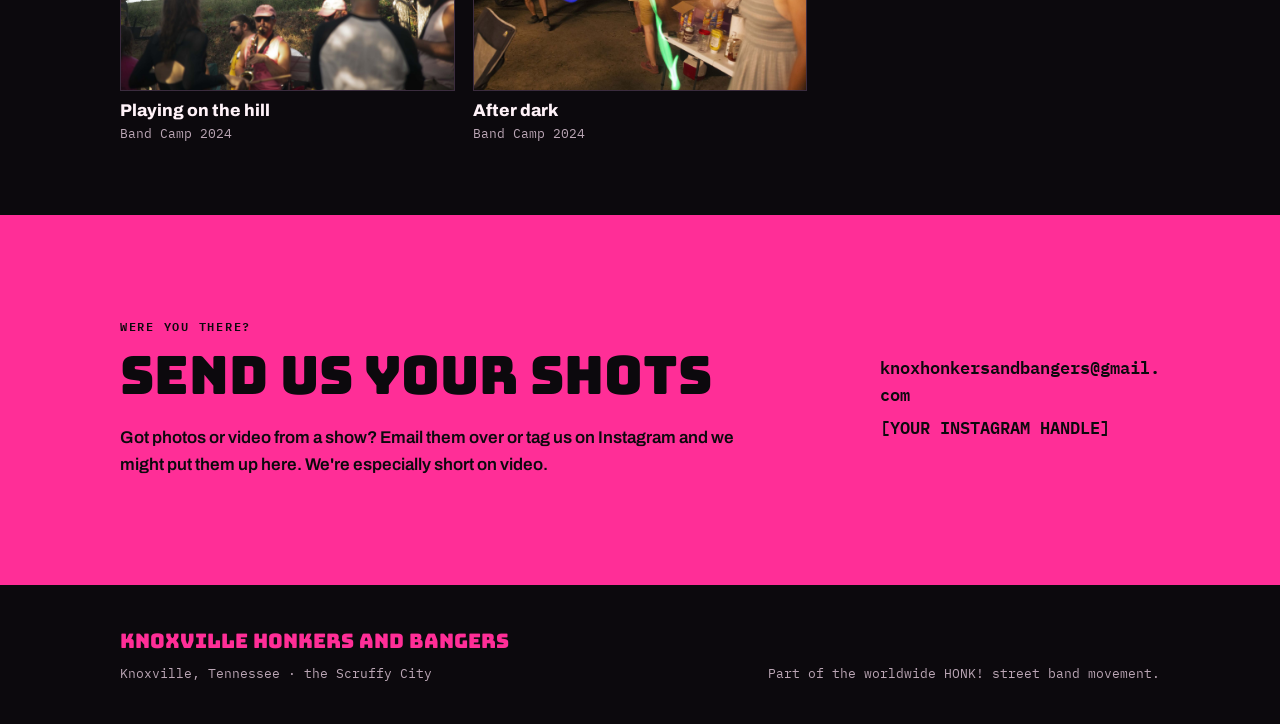
==== commit 50acf1ab: "Add band photos from the band Google Drive Home: Freedom Thighs 2026 group shot under the ticker, th" ====
--- a/gallery.html
+++ b/gallery.html
@@ -30,74 +30,69 @@
   <section class="wrap page-head">
     <p class="kicker">Photos &amp; videos</p>
     <h1>Gallery</h1>
-    <p class="lede">Shots from the street. Parades, Pride, picnics and parties.</p>
-    <div class="filters" role="group" aria-label="Show">
-      <button class="pill" type="button" data-filter="all" aria-pressed="true">All · 12</button>
-      <button class="pill" type="button" data-filter="photo" aria-pressed="false">Photos · 8</button>
-      <button class="pill" type="button" data-filter="video" aria-pressed="false">Videos · 4</button>
+    <p class="lede">Shots from the street and from camp. Parades, Pride, picnics and parties.</p>
+  </section>
+
+  <!--
+    HOW TO ADD A PHOTO
+      1. Upload the picture into the images/ folder (shrink it under about 1 MB first).
+      2. Copy one of the <figure class="tile"> blocks below and change the src, alt, title and date.
+    HOW TO ADD A VIDEO
+      Upload a short MP4 to images/ and use <video src="images/clip.mp4" controls playsinline preload="metadata"></video>
+      in place of the <img>, or link out to Instagram/YouTube.
+  -->
+  <section class="wrap gal-section">
+    <h2 class="gal-head">On the street</h2>
+    <div class="masonry">
+      <figure class="tile">
+        <img src="images/freedom-thighs-2026.jpg" alt="The band in pink and costume gathered under the interstate overpass with drums and horns" width="2000" height="1500" loading="lazy">
+        <figcaption><b>Freedom Thighs</b><span>Jul 4, 2026 · Under the interstate</span></figcaption>
+      </figure>
+      <figure class="tile">
+        <img src="images/trombone-sousaphone.jpg" alt="A trombone player in sunglasses and a sousaphone player performing outdoors" width="1600" height="1066" loading="lazy">
+        <figcaption><b>Trombone and sousaphone up front</b><span>Out on the street</span></figcaption>
+      </figure>
+      <figure class="tile">
+        <img src="images/band-crew-2026.jpg" alt="The whole band posing in pink with two logo bass drums" width="1800" height="1387" loading="lazy">
+        <figcaption><b>The crew</b><span>Summer 2026</span></figcaption>
+      </figure>
     </div>
   </section>
 
-  <section class="wrap" style="padding-bottom:clamp(56px,8vw,96px)">
-    <!--
-      HOW TO ADD A REAL PHOTO
-        1. Upload the picture into the images/ folder (e.g. images/soknopride-2026.jpg).
-        2. In a tile below, replace everything inside <div class="tile-media ..."> ... </div> with:
-             <img src="images/soknopride-2026.jpg" alt="The band marching down Sevier Ave at SoKno Pride">
-      HOW TO ADD A VIDEO
-        Upload the clip (MP4, keep it short) to images/ and use:
-             <video src="images/clip.mp4" controls playsinline preload="metadata"></video>
-        Or link out to Instagram/YouTube by wrapping the tile in <a href="...">.
-      The r-45 / r-11 / r-32 / r-169 / r-916 class sets the tile shape (4:5, square, 3:2, 16:9, 9:16).
-    -->
-    <div class="masonry" id="gallery-grid">
-      <figure class="tile video" data-kind="video">
-        <div class="tile-media r-169"><svg width="56" height="56" viewBox="0 0 24 24" fill="none" stroke="#FF2E97" stroke-width="1.6" stroke-linecap="round" stroke-linejoin="round" aria-hidden="true"><circle cx="12" cy="12" r="10"/><path d="M10 8.5l5.5 3.5-5.5 3.5z"/></svg><span class="ph">[VIDEO]</span></div>
-        <figcaption><b>Dolly Parade, marching in</b><span>Sep 4, 2026 · City County Building</span></figcaption>
+  <section class="wrap gal-section">
+    <h2 class="gal-head">Band Camp 2024</h2>
+    <div class="masonry">
+      <figure class="tile">
+        <img src="images/camp-drumline.jpg" alt="Drummers and sousaphone players playing under the trees" width="1600" height="1067" loading="lazy">
+        <figcaption><b>Drumline in the trees</b><span>Band Camp 2024</span></figcaption>
       </figure>
-      <figure class="tile photo" data-kind="photo">
-        <div class="tile-media r-45"><svg width="44" height="44" viewBox="0 0 24 24" fill="none" stroke="#FFC83D" stroke-width="1.6" stroke-linecap="round" stroke-linejoin="round" aria-hidden="true"><path d="M3 8a2 2 0 0 1 2-2h2l2-2h6l2 2h2a2 2 0 0 1 2 2v10a2 2 0 0 1-2 2H5a2 2 0 0 1-2-2z"/><circle cx="12" cy="13" r="3.5"/></svg><span class="ph">[PHOTO]</span></div>
-        <figcaption><b>SoKno Pride</b><span>Jun 20, 2026 · Sevier Ave</span></figcaption>
+      <figure class="tile">
+        <img src="images/camp-trombones.jpg" alt="Two trombone players grinning mid-song" width="1600" height="1067" loading="lazy">
+        <figcaption><b>Trombone section</b><span>Band Camp 2024</span></figcaption>
       </figure>
-      <figure class="tile photo" data-kind="photo">
-        <div class="tile-media r-11"><svg width="44" height="44" viewBox="0 0 24 24" fill="none" stroke="#FFC83D" stroke-width="1.6" stroke-linecap="round" stroke-linejoin="round" aria-hidden="true"><path d="M3 8a2 2 0 0 1 2-2h2l2-2h6l2 2h2a2 2 0 0 1 2 2v10a2 2 0 0 1-2 2H5a2 2 0 0 1-2-2z"/><circle cx="12" cy="13" r="3.5"/></svg><span class="ph">[PHOTO]</span></div>
-        <figcaption><b>KMA Puppet Parade</b><span>Jul 11, 2026 · Knoxville Museum of Art</span></figcaption>
+      <figure class="tile">
+        <img src="images/camp-sousaphone-woods.jpg" alt="A sousaphone player standing in the woods" width="1400" height="933" loading="lazy">
+        <figcaption><b>Sousaphone in the woods</b><span>Band Camp 2024</span></figcaption>
       </figure>
-      <figure class="tile photo" data-kind="photo">
-        <div class="tile-media r-45"><svg width="44" height="44" viewBox="0 0 24 24" fill="none" stroke="#FFC83D" stroke-width="1.6" stroke-linecap="round" stroke-linejoin="round" aria-hidden="true"><path d="M3 8a2 2 0 0 1 2-2h2l2-2h6l2 2h2a2 2 0 0 1 2 2v10a2 2 0 0 1-2 2H5a2 2 0 0 1-2-2z"/><circle cx="12" cy="13" r="3.5"/></svg><span class="ph">[PHOTO]</span></div>
-        <figcaption><b>Blount County Pride</b><span>Sep 12, 2026 · Springbrook Park, Alcoa</span></figcaption>
+      <figure class="tile">
+        <img src="images/camp-accordion.jpg" alt="An accordion player and a keyboard player jamming in camp chairs" width="1600" height="1067" loading="lazy">
+        <figcaption><b>Accordion jam</b><span>Band Camp 2024</span></figcaption>
       </figure>
-      <figure class="tile video" data-kind="video">
-        <div class="tile-media r-916"><svg width="56" height="56" viewBox="0 0 24 24" fill="none" stroke="#FF2E97" stroke-width="1.6" stroke-linecap="round" stroke-linejoin="round" aria-hidden="true"><circle cx="12" cy="12" r="10"/><path d="M10 8.5l5.5 3.5-5.5 3.5z"/></svg><span class="ph">[VIDEO]</span></div>
-        <figcaption><b>Marching down Sevier Ave to Hi-Wire</b><span>Jun 20, 2026 · SoKno Pride</span></figcaption>
+      <figure class="tile">
+        <img src="images/camp-warming-up.jpg" alt="Band members tuning up and drumming outdoors, one in a witch hat" width="1600" height="1067" loading="lazy">
+        <figcaption><b>Warming up</b><span>Band Camp 2024</span></figcaption>
       </figure>
-      <figure class="tile photo" data-kind="photo">
-        <div class="tile-media r-32"><svg width="44" height="44" viewBox="0 0 24 24" fill="none" stroke="#FFC83D" stroke-width="1.6" stroke-linecap="round" stroke-linejoin="round" aria-hidden="true"><path d="M3 8a2 2 0 0 1 2-2h2l2-2h6l2 2h2a2 2 0 0 1 2 2v10a2 2 0 0 1-2 2H5a2 2 0 0 1-2-2z"/><circle cx="12" cy="13" r="3.5"/></svg><span class="ph">[PHOTO]</span></div>
-        <figcaption><b>Cattywampus Parade</b><span>May 17, 2026 · Suttree Landing Park</span></figcaption>
+      <figure class="tile">
+        <img src="images/camp-sax-trumpet.jpg" alt="A saxophone and trumpet player rehearsing in the woods" width="1600" height="1067" loading="lazy">
+        <figcaption><b>Sax and trumpet</b><span>Band Camp 2024</span></figcaption>
       </figure>
-      <figure class="tile photo" data-kind="photo">
-        <div class="tile-media r-11"><svg width="44" height="44" viewBox="0 0 24 24" fill="none" stroke="#FFC83D" stroke-width="1.6" stroke-linecap="round" stroke-linejoin="round" aria-hidden="true"><path d="M3 8a2 2 0 0 1 2-2h2l2-2h6l2 2h2a2 2 0 0 1 2 2v10a2 2 0 0 1-2 2H5a2 2 0 0 1-2-2z"/><circle cx="12" cy="13" r="3.5"/></svg><span class="ph">[PHOTO]</span></div>
-        <figcaption><b>Sweetwater Pride</b><span>Jun 6, 2026 · Duck Park, Sweetwater</span></figcaption>
+      <figure class="tile">
+        <img src="images/camp-on-the-hill.jpg" alt="Band members playing on a grassy hill at sunset" width="1600" height="1067" loading="lazy">
+        <figcaption><b>Playing on the hill</b><span>Band Camp 2024</span></figcaption>
       </figure>
-      <figure class="tile video" data-kind="video">
-        <div class="tile-media r-169"><svg width="56" height="56" viewBox="0 0 24 24" fill="none" stroke="#FF2E97" stroke-width="1.6" stroke-linecap="round" stroke-linejoin="round" aria-hidden="true"><circle cx="12" cy="12" r="10"/><path d="M10 8.5l5.5 3.5-5.5 3.5z"/></svg><span class="ph">[VIDEO]</span></div>
-        <figcaption><b>Bail Fund Kickoff Party set</b><span>May 22, 2026 · Birdhouse Neighborhood Center</span></figcaption>
-      </figure>
-      <figure class="tile photo" data-kind="photo">
-        <div class="tile-media r-45"><svg width="44" height="44" viewBox="0 0 24 24" fill="none" stroke="#FFC83D" stroke-width="1.6" stroke-linecap="round" stroke-linejoin="round" aria-hidden="true"><path d="M3 8a2 2 0 0 1 2-2h2l2-2h6l2 2h2a2 2 0 0 1 2 2v10a2 2 0 0 1-2 2H5a2 2 0 0 1-2-2z"/><circle cx="12" cy="13" r="3.5"/></svg><span class="ph">[PHOTO]</span></div>
-        <figcaption><b>Outlandish Fest</b><span>May 2, 2026 · Ijams Nature Center</span></figcaption>
-      </figure>
-      <figure class="tile photo" data-kind="photo">
-        <div class="tile-media r-32"><svg width="44" height="44" viewBox="0 0 24 24" fill="none" stroke="#FFC83D" stroke-width="1.6" stroke-linecap="round" stroke-linejoin="round" aria-hidden="true"><path d="M3 8a2 2 0 0 1 2-2h2l2-2h6l2 2h2a2 2 0 0 1 2 2v10a2 2 0 0 1-2 2H5a2 2 0 0 1-2-2z"/><circle cx="12" cy="13" r="3.5"/></svg><span class="ph">[PHOTO]</span></div>
-        <figcaption><b>Labor Day picnic for United Campus Workers</b><span>Sep 7, 2026 · Tyson Park</span></figcaption>
-      </figure>
-      <figure class="tile video" data-kind="video">
-        <div class="tile-media r-169"><svg width="56" height="56" viewBox="0 0 24 24" fill="none" stroke="#FF2E97" stroke-width="1.6" stroke-linecap="round" stroke-linejoin="round" aria-hidden="true"><circle cx="12" cy="12" r="10"/><path d="M10 8.5l5.5 3.5-5.5 3.5z"/></svg><span class="ph">[VIDEO]</span></div>
-        <figcaption><b>Freedom Thighs, under the interstate</b><span>Jul 4, 2026 · Washington Ave</span></figcaption>
-      </figure>
-      <figure class="tile photo" data-kind="photo">
-        <div class="tile-media r-45"><svg width="44" height="44" viewBox="0 0 24 24" fill="none" stroke="#FFC83D" stroke-width="1.6" stroke-linecap="round" stroke-linejoin="round" aria-hidden="true"><path d="M3 8a2 2 0 0 1 2-2h2l2-2h6l2 2h2a2 2 0 0 1 2 2v10a2 2 0 0 1-2 2H5a2 2 0 0 1-2-2z"/><circle cx="12" cy="13" r="3.5"/></svg><span class="ph">[PHOTO]</span></div>
-        <figcaption><b>Dolly Parade lineup</b><span>Sep 4, 2026 · City County Building</span></figcaption>
+      <figure class="tile">
+        <img src="images/camp-after-dark.jpg" alt="Glowing hula hoops spinning at night" width="1600" height="1067" loading="lazy">
+        <figcaption><b>After dark</b><span>Band Camp 2024</span></figcaption>
       </figure>
     </div>
   </section>
@@ -107,7 +102,7 @@
       <div>
         <p class="eyebrow">Were you there?</p>
         <h2>Send us your shots</h2>
-        <p style="margin:0;font-weight:600">Got photos or video from a show? Email them over or tag us on Instagram and we might put them up here.</p>
+        <p style="margin:0;font-weight:600">Got photos or video from a show? Email them over or tag us on Instagram and we might put them up here. We're especially short on video.</p>
       </div>
       <div class="send-contacts">
         <span>knoxhonkersandbangers@gmail.com</span>
@@ -127,14 +122,5 @@
   </div>
 </footer>
 
-<script>
-document.querySelectorAll('[data-filter]').forEach(function (btn) {
-  btn.addEventListener('click', function () {
-    var f = btn.dataset.filter;
-    document.querySelectorAll('[data-filter]').forEach(function (b) { b.setAttribute('aria-pressed', b === btn ? 'true' : 'false'); });
-    document.querySelectorAll('#gallery-grid .tile').forEach(function (t) { t.hidden = f !== 'all' && t.dataset.kind !== f; });
-  });
-});
-</script>
 </body>
 </html>
--- a/styles.css
+++ b/styles.css
@@ -290,3 +290,22 @@
 .ps-year-count{margin:0;font-family:var(--mono);font-size:.85rem;color:var(--muted);text-transform:uppercase;letter-spacing:.12em}
 .archive-link{display:inline-block;margin-top:28px}
 @media (prefers-reduced-motion:reduce){.yr-fill{transition:none}}
+
+/* ---------- Photos ---------- */
+.photo-band{margin:0;position:relative;background:var(--black)}
+.photo-band img{display:block;width:100%;height:clamp(260px,46vw,640px);object-fit:cover;object-position:center 45%}
+.photo-band figcaption,.feature-photo figcaption{position:absolute;left:clamp(16px,4vw,40px);bottom:16px;background:var(--pink);color:var(--black);font-family:var(--mono);font-size:.75rem;font-weight:600;letter-spacing:.12em;text-transform:uppercase;padding:6px 10px}
+.feature-photo{position:relative;margin:32px 0 0;border:2px solid var(--pink);box-shadow:var(--glow-box);overflow:hidden;max-width:100%}
+.feature-photo img{display:block;width:100%;aspect-ratio:16/9;object-fit:cover;object-position:center 40%}
+.feature-photo figcaption{left:12px;bottom:12px}
+.join-grid{display:grid;grid-template-columns:minmax(0,1.15fr) minmax(0,1fr);gap:clamp(28px,5vw,64px);align-items:center}
+.join-photo{margin:0;border:3px solid var(--black);box-shadow:10px 10px 0 var(--black);overflow:hidden}
+.join-photo img{display:block;width:100%;aspect-ratio:4/3;object-fit:cover}
+.gal-section{padding-bottom:clamp(40px,6vw,72px)}
+.gal-head{font-size:clamp(1.6rem,3.5vw,2.2rem);margin:0 0 18px}
+.tile img{display:block;width:100%;height:auto;border:1px solid var(--line);background:var(--surface)}
+@media (max-width:820px){.join-grid{grid-template-columns:minmax(0,1fr)}}
+.feature-photo img,.join-photo img,.tile img{height:auto}
+.masonry{columns:auto;display:grid;grid-template-columns:repeat(auto-fill,minmax(min(100%,300px),1fr));gap:22px 18px}
+.masonry .tile{display:block;margin:0}
+.masonry .tile img{aspect-ratio:3/2;object-fit:cover}
